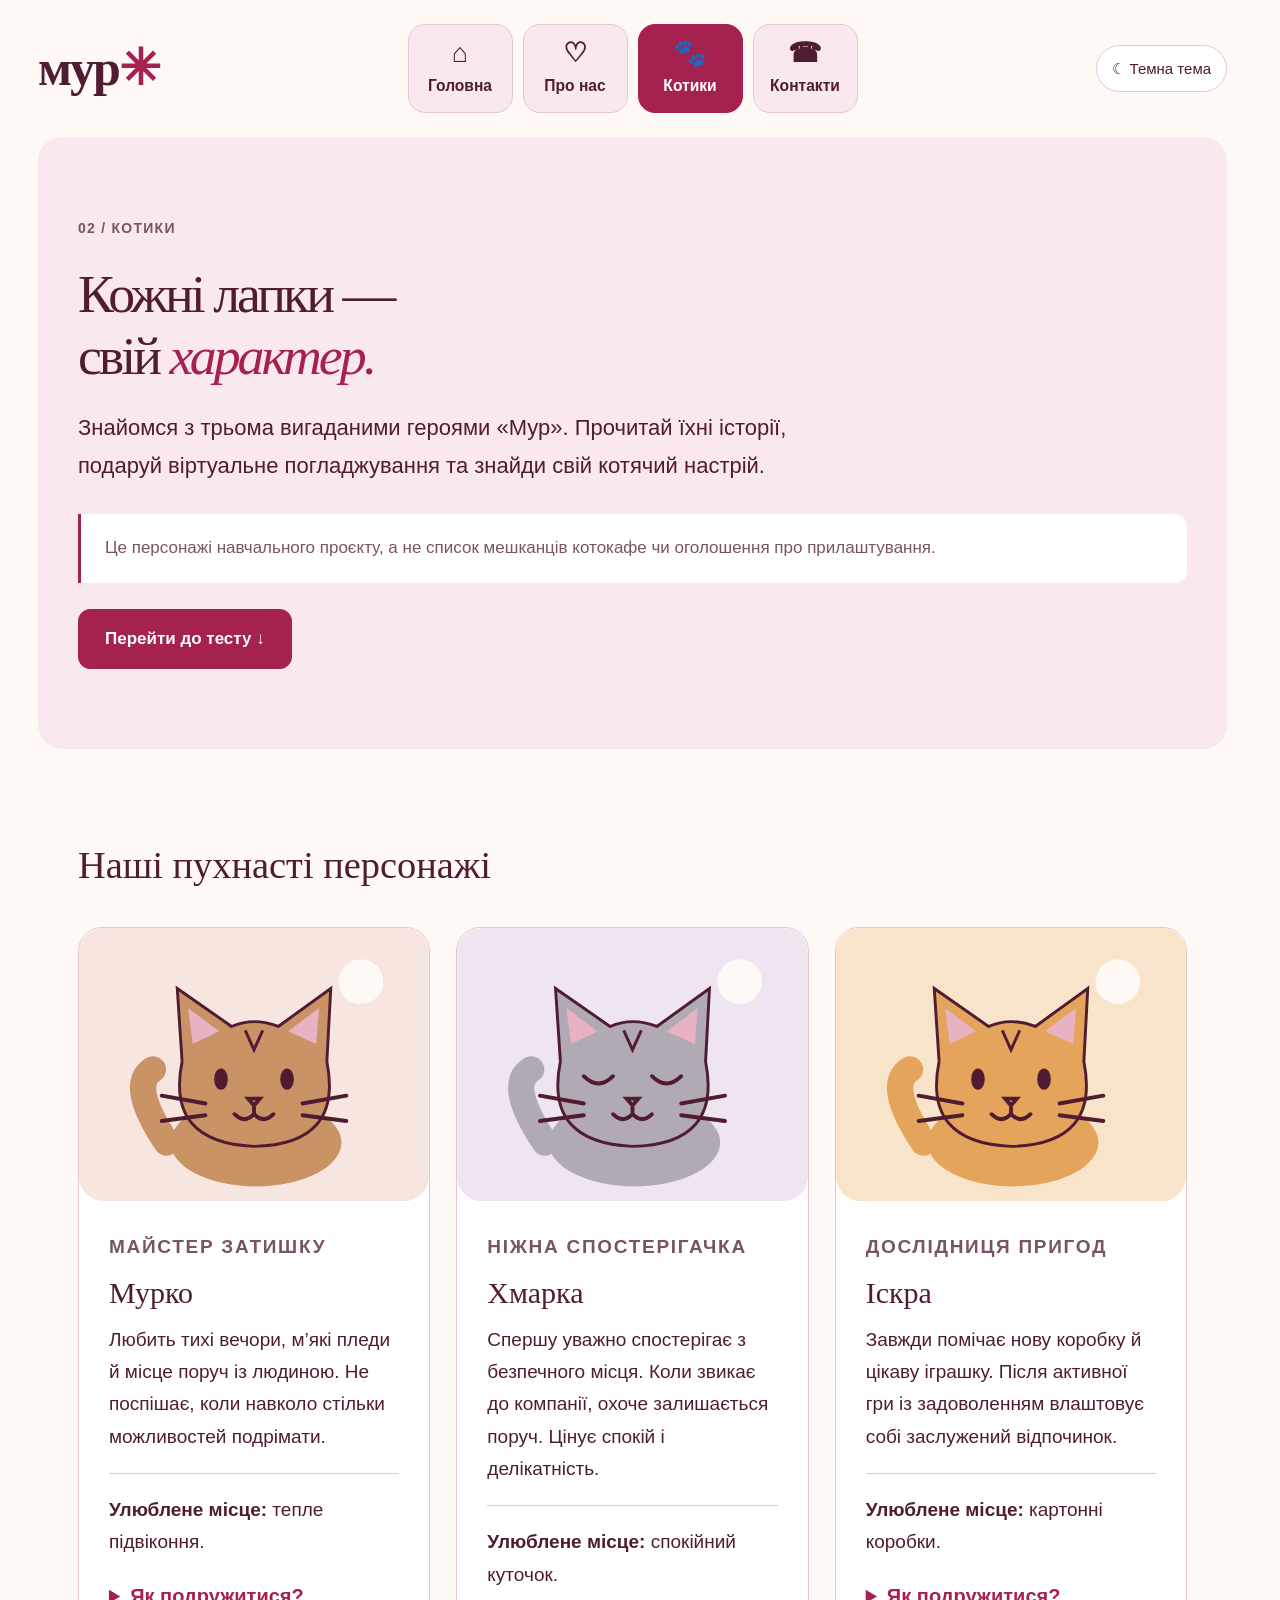
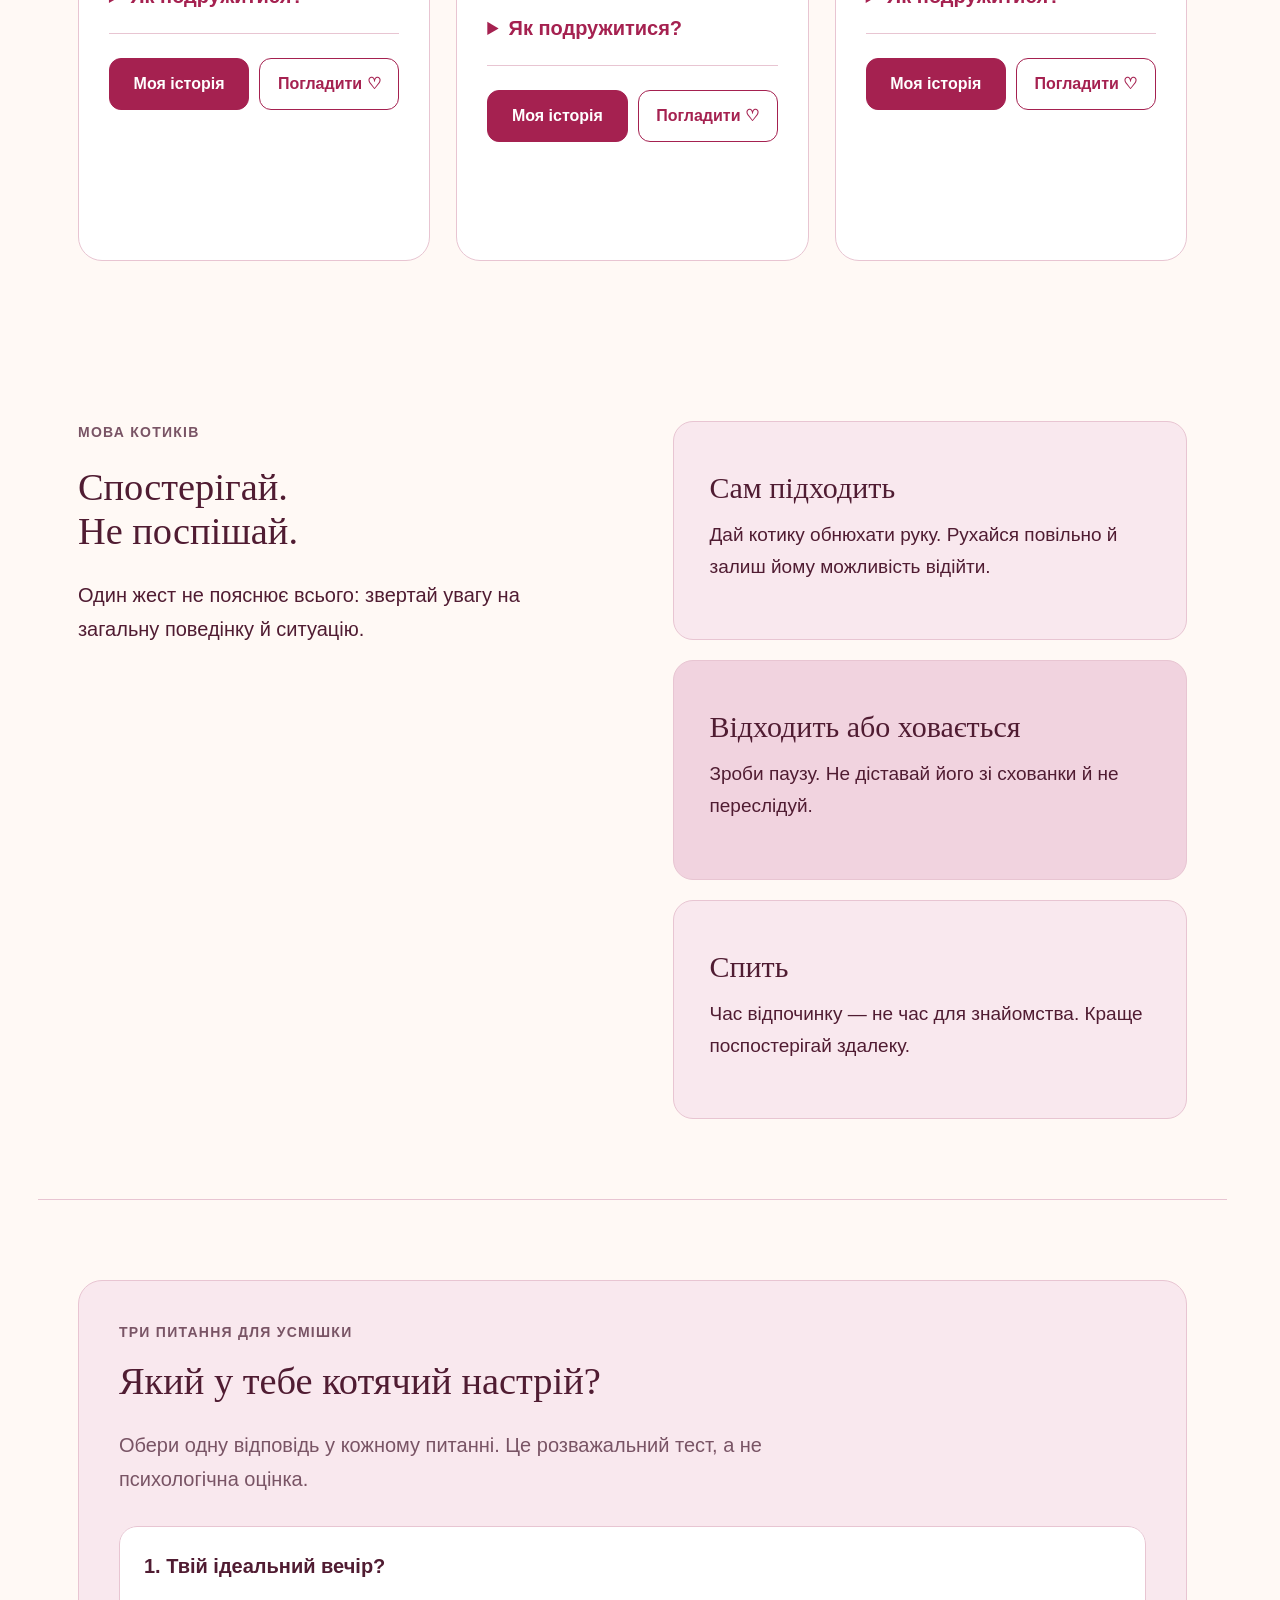
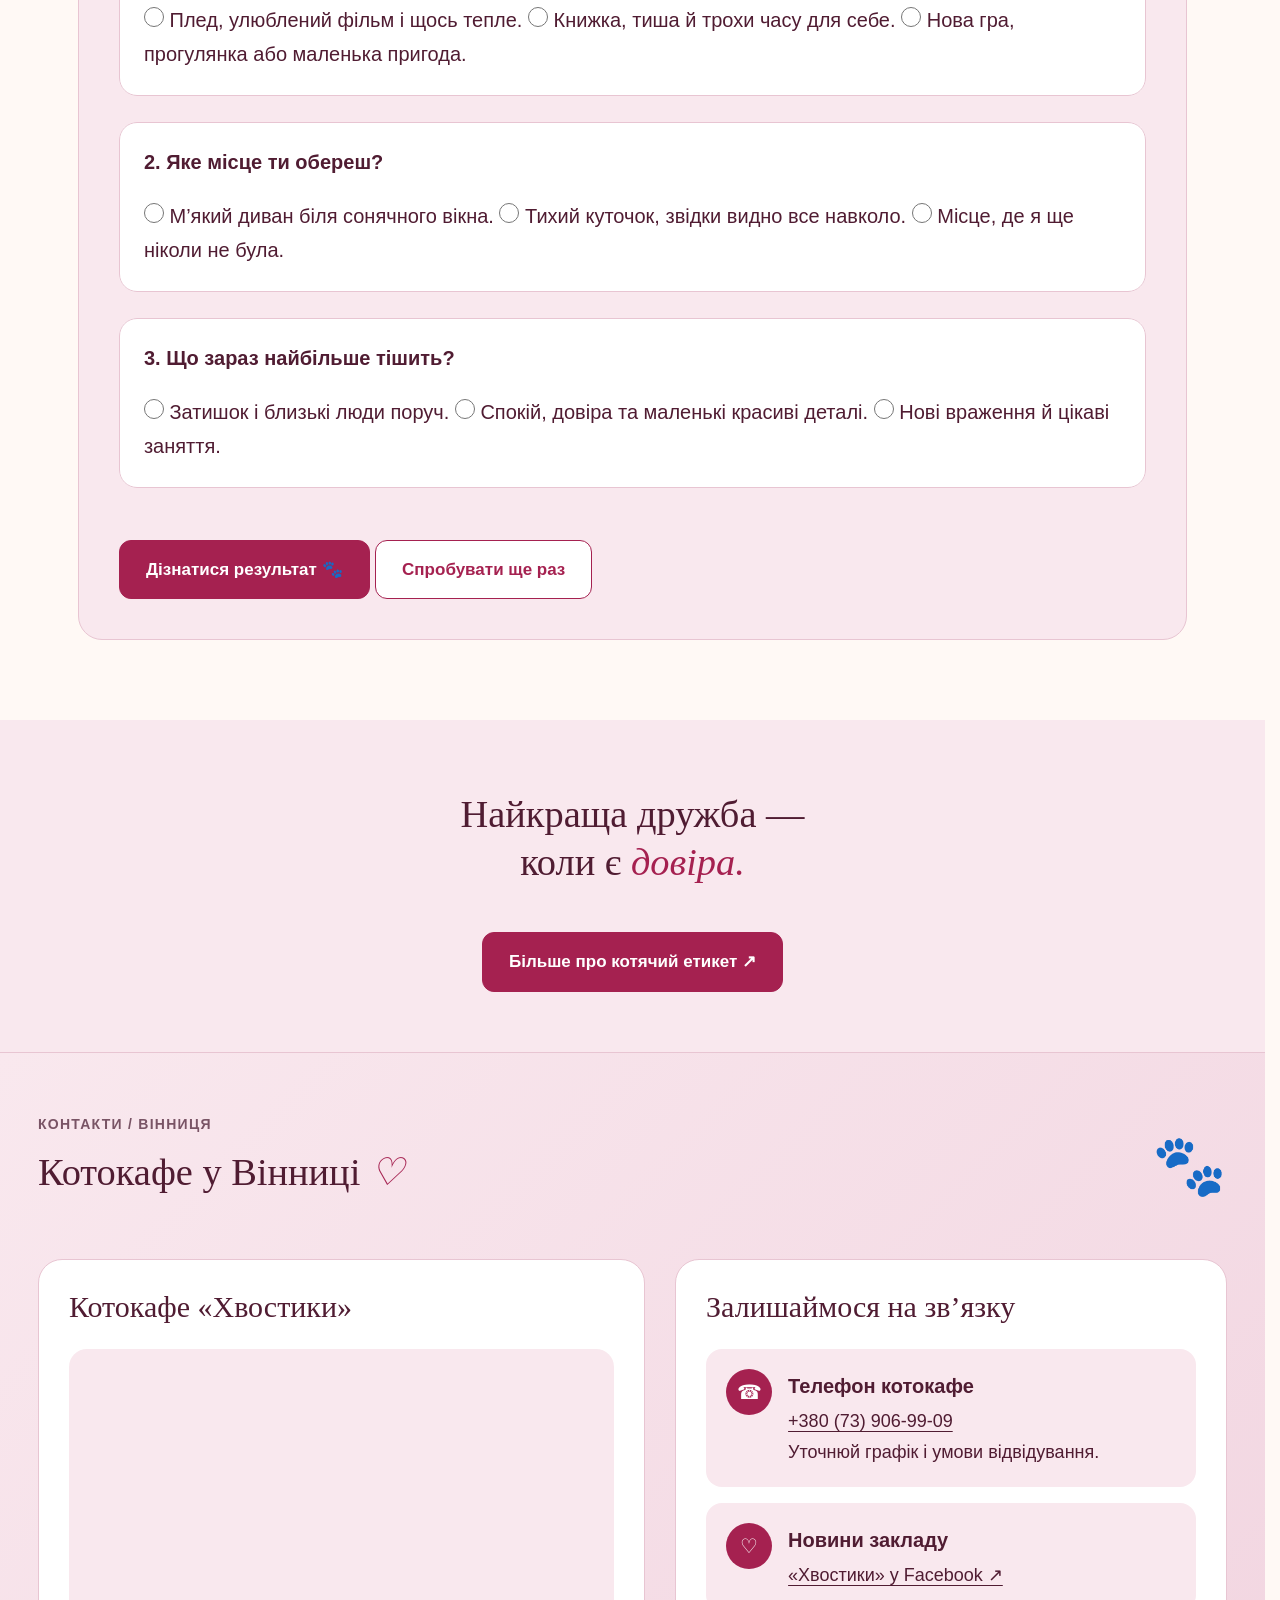
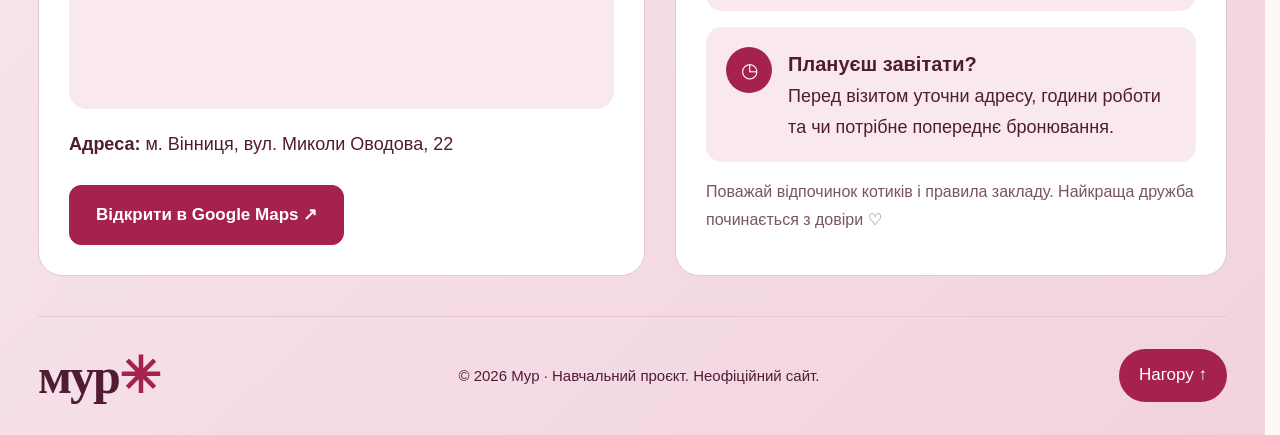
==== cats/index.html @ e05c8648 "deleted mur" ====
<!DOCTYPE html>
<html lang="uk">
	<head>
		<meta charset="UTF-8">
			<meta name="viewport" content="width=device-width, initial-scale=1.0">
				<meta name="description" content="Познайомся з персонажами Мур, прочитай їхні історії та дізнайся свій котячий настрій.">
					<title>Котики — Мур</title>
					<link rel="stylesheet" href="../style.css">
						<script src="../script.js" defer=""></script>
					</head>

	<body id="top">
		<a class="skip-link" href="#main">Перейти до вмісту</a>

		<header class="header">
			<a class="logo" href="../index.html" aria-label="Мур — головна">
				мур<span>✳</span>
			</a>

			<nav class="menu" aria-label="Головне меню">
				<a class="menu-link" href="../index.html">
					<span class="menu-icon" aria-hidden="true">⌂</span>
					<span>Головна</span>
				</a>
				<a class="menu-link" href="../about/index.html">
					<span class="menu-icon" aria-hidden="true">♡</span>
					<span>Про нас</span>
				</a>
				<a class="menu-link" href="index.html" aria-current="page">
					<span class="menu-icon" aria-hidden="true">🐾</span>
					<span>Котики</span>
				</a>
				<a class="menu-link" href="../contacts/index.html">
					<span class="menu-icon" aria-hidden="true">☎</span>
					<span>Контакти</span>
				</a>
			</nav>

			<div class="header-actions">
				<button class="theme-toggle" type="button"
				  data-theme-toggle="" aria-pressed="false">
					☾ Темна тема
				</button>
			</div>
		</header>

		<main id="main">
			<section class="page-intro section">
				<p class="eyebrow">02 / КОТИКИ</p>
				<h1>
					Кожні лапки —<br>
						свій <em>характер.</em>
				</h1>
				<p class="intro">
					Знайомся з трьома вигаданими героями «Мур».
					Прочитай їхні історії, подаруй віртуальне погладжування
					та знайди свій котячий настрій.
				</p>
				<p class="notice">
					Це персонажі навчального проєкту, а не список мешканців
					котокафе чи оголошення про прилаштування.
				</p>
				<a class="button" href="#quiz">Перейти до тесту ↓</a>
			</section>

			<section class="section profile-section">
				<h2>Наші пухнасті персонажі</h2>

				<div class="cards">
					<article class="profile">
						<img src="images/murko.svg" alt="Ілюстрація котика Мурка">
							<div class="profile-copy">
								<p class="eyebrow">МАЙСТЕР ЗАТИШКУ</p>
								<h3>Мурко</h3>
								<p>
									Любить тихі вечори, м’які пледи й місце поруч
									із людиною. Не поспішає, коли навколо
									стільки можливостей подрімати.
								</p>
								<p class="fact">
									<strong>Улюблене місце:</strong> тепле підвіконня.
								</p>
								<details>
									<summary>Як подружитися?</summary>
									<p>
										Сядь поруч і дозволь йому самому скоротити відстань.
									</p>
								</details>

								<div class="profile-actions">
									<button class="button" type="button" data-story="murko">
										Моя історія
									</button>
									<button class="button button-secondary"
									  type="button" data-pet="murko"
									  aria-label="Віртуально погладити Мурка">
										Погладити ♡
									</button>
								</div>
								<p class="pet-message" role="status" aria-live="polite"></p>
							</div>
						</article>

					<article class="profile">
						<img src="images/hmarka.svg" alt="Ілюстрація котика Хмарки">
							<div class="profile-copy">
								<p class="eyebrow">НІЖНА СПОСТЕРІГАЧКА</p>
								<h3>Хмарка</h3>
								<p>
									Спершу уважно спостерігає з безпечного місця.
									Коли звикає до компанії, охоче залишається поруч.
									Цінує спокій і делікатність.
								</p>
								<p class="fact">
									<strong>Улюблене місце:</strong> спокійний куточок.
								</p>
								<details>
									<summary>Як подружитися?</summary>
									<p>
										Говори тихо та не намагайся одразу взяти її на руки.
									</p>
								</details>

								<div class="profile-actions">
									<button class="button" type="button" data-story="hmarka">
										Моя історія
									</button>
									<button class="button button-secondary"
									  type="button" data-pet="hmarka"
									  aria-label="Віртуально погладити Хмарку">
										Погладити ♡
									</button>
								</div>
								<p class="pet-message" role="status" aria-live="polite"></p>
							</div>
						</article>

					<article class="profile">
						<img src="images/iskra.svg" alt="Ілюстрація котика Іскри">
							<div class="profile-copy">
								<p class="eyebrow">ДОСЛІДНИЦЯ ПРИГОД</p>
								<h3>Іскра</h3>
								<p>
									Завжди помічає нову коробку й цікаву іграшку.
									Після активної гри із задоволенням
									влаштовує собі заслужений відпочинок.
								</p>
								<p class="fact">
									<strong>Улюблене місце:</strong> картонні коробки.
								</p>
								<details>
									<summary>Як подружитися?</summary>
									<p>
										Запропонуй гру з іграшкою та роби перерви.
									</p>
								</details>

								<div class="profile-actions">
									<button class="button" type="button" data-story="iskra">
										Моя історія
									</button>
									<button class="button button-secondary"
									  type="button" data-pet="iskra"
									  aria-label="Віртуально погладити Іскру">
										Погладити ♡
									</button>
								</div>
								<p class="pet-message" role="status" aria-live="polite"></p>
							</div>
						</article>
				</div>
			</section>

			<section class="section split">
				<div>
					<p class="eyebrow">МОВА КОТИКІВ</p>
					<h2>
						Спостерігай.<br>Не поспішай.</h2>
					<p>
						Один жест не пояснює всього: звертай увагу
						на загальну поведінку й ситуацію.
					</p>
				</div>

				<div class="stack">
					<article class="info-card">
						<h3>Сам підходить</h3>
						<p>
							Дай котику обнюхати руку. Рухайся повільно
							й залиш йому можливість відійти.
						</p>
					</article>
					<article class="info-card">
						<h3>Відходить або ховається</h3>
						<p>
							Зроби паузу. Не діставай його зі схованки
							й не переслідуй.
						</p>
					</article>
					<article class="info-card">
						<h3>Спить</h3>
						<p>
							Час відпочинку — не час для знайомства.
							Краще поспостерігай здалеку.
						</p>
					</article>
				</div>
			</section>

			<section class="section" id="quiz" aria-labelledby="quiz-title">
				<div class="quiz-panel">
					<p class="eyebrow">ТРИ ПИТАННЯ ДЛЯ УСМІШКИ</p>
					<h2 id="quiz-title">Який у тебе котячий настрій?</h2>
					<p class="quiz-description">
						Обери одну відповідь у кожному питанні.
						Це розважальний тест, а не психологічна оцінка.
					</p>

					<form class="quiz-form" id="cat-quiz">
						<fieldset>
							<legend>1. Твій ідеальний вечір?</legend>

							<label class="quiz-option">
								<input type="radio" name="evening" value="murko" required="">
									<span>Плед, улюблений фільм і щось тепле.</span>
								</label>
							<label class="quiz-option">
								<input type="radio" name="evening" value="hmarka">
									<span>Книжка, тиша й трохи часу для себе.</span>
								</label>
							<label class="quiz-option">
								<input type="radio" name="evening" value="iskra">
									<span>Нова гра, прогулянка або маленька пригода.</span>
								</label>
						</fieldset>

						<fieldset>
							<legend>2. Яке місце ти обереш?</legend>

							<label class="quiz-option">
								<input type="radio" name="place" value="murko" required="">
									<span>М’який диван біля сонячного вікна.</span>
								</label>
							<label class="quiz-option">
								<input type="radio" name="place" value="hmarka">
									<span>Тихий куточок, звідки видно все навколо.</span>
								</label>
							<label class="quiz-option">
								<input type="radio" name="place" value="iskra">
									<span>Місце, де я ще ніколи не була.</span>
								</label>
						</fieldset>

						<fieldset>
							<legend>3. Що зараз найбільше тішить?</legend>

							<label class="quiz-option">
								<input type="radio" name="mood" value="murko" required="">
									<span>Затишок і близькі люди поруч.</span>
								</label>
							<label class="quiz-option">
								<input type="radio" name="mood" value="hmarka">
									<span>Спокій, довіра та маленькі красиві деталі.</span>
								</label>
							<label class="quiz-option">
								<input type="radio" name="mood" value="iskra">
									<span>Нові враження й цікаві заняття.</span>
								</label>
						</fieldset>

						<button class="button" type="submit">
							Дізнатися результат 🐾
						</button>
						<button class="button button-secondary" type="reset">
							Спробувати ще раз
						</button>
					</form>

					<div class="quiz-result" id="quiz-result"
					  tabindex="-1" aria-live="polite" hidden=""></div>

					<noscript>
						<p class="notice">
							Для тесту, історій і віртуальних погладжувань
							увімкни JavaScript у браузері.
						</p>
					</noscript>
				</div>
			</section>

			<aside class="closing">
				<p>
					Найкраща дружба —<br>
						коли є <em>довіра.</em>
				</p>
				<a class="button" href="../about/index.html">
					Більше про котячий етикет ↗
				</a>
			</aside>
		</main>

		<dialog class="story-dialog" id="story-dialog"
		  aria-labelledby="story-title" aria-describedby="story-text">
			<button class="dialog-close" type="button" data-dialog-close="">
				Закрити ×
			</button>
			<p class="eyebrow">ВИГАДАНА ІСТОРІЯ ПЕРСОНАЖА</p>
			<img class="dialog-art" id="story-image" alt="" hidden="">
				<h2 id="story-title">Історія котика</h2>
				<p id="story-text"></p>
			</dialog>

		<footer class="contact-footer" id="contacts">
			<div class="footer-heading">
				<div>
					<p class="eyebrow">КОНТАКТИ / ВІННИЦЯ</p>
					<h2>
						Котокафе у Вінниці <em>♡</em>
					</h2>
				</div>
				<span class="floating-paw" aria-hidden="true">🐾</span>
			</div>

			<div class="footer-grid">
				<section class="map-card" aria-labelledby="map-title">
					<h3 id="map-title">Котокафе «Хвостики»</h3>
					<iframe class="location-map"
					  title="Мапа котокафе Хвостики у Вінниці"
					  src="https://maps.google.com/maps?q=Хвостики,+Миколи+Оводова+22,+Вінниця&amp;z=16&amp;output=embed"
					  loading="lazy" allowfullscreen=""
					  referrerpolicy="no-referrer-when-downgrade"></iframe>
					<p class="map-address">
						<strong>Адреса:</strong> м. Вінниця, вул. Миколи Оводова, 22
					</p>
					<a class="button"
					  href="https://www.google.com/maps/search/?api=1&amp;query=Хвостики+Миколи+Оводова+22+Вінниця"
					  target="_blank" rel="noopener noreferrer">
						Відкрити в Google Maps ↗
					</a>
				</section>

				<section class="contact-details" aria-labelledby="contact-title">
					<h3 id="contact-title">Залишаймося на зв’язку</h3>

					<div class="contact-item">
						<span class="contact-icon" aria-hidden="true">☎</span>
						<div>
							<h4>Телефон котокафе</h4>
							<a href="tel:+380739069909">+380 (73) 906-99-09</a>
							<p>Уточнюй графік і умови відвідування.</p>
						</div>
					</div>

					<div class="contact-item">
						<span class="contact-icon" aria-hidden="true">♡</span>
						<div>
							<h4>Новини закладу</h4>
							<a href="https://www.facebook.com/catcafe.vn/"
							  target="_blank" rel="noopener noreferrer">
								«Хвостики» у Facebook ↗
							</a>
						</div>
					</div>

					<div class="contact-item">
						<span class="contact-icon" aria-hidden="true">◷</span>
						<div>
							<h4>Плануєш завітати?</h4>
							<p>
								Перед візитом уточни адресу, години роботи
								та чи потрібне попереднє бронювання.
							</p>
						</div>
					</div>

					<p class="footer-invitation">
						Поважай відпочинок котиків і правила закладу.
						Найкраща дружба починається з довіри ♡
					</p>
				</section>
			</div>

			<div class="footer-bottom">
				<a class="logo" href="../index.html">
					мур<span>✳</span>
				</a>
				<p>© 2026 Мур · Навчальний проєкт. Неофіційний сайт.</p>
				<a class="footer-top" href="#top">Нагору ↑</a>
			</div>
		</footer>
		<audio id="purr-audio" preload="none">
			<source src="audio/purr.mp3" type="audio/mpeg">
			</audio>
	</body>
</html>
---- style.css ----
/* Усі стилі сайту містяться лише в цьому файлі. */

:root {
  color-scheme: light;
  --paper: #fff9f5;
  --surface: #ffffff;
  --pink: #f9e8ee;
  --pink-deep: #f1d3df;
  --ink: #501c32;
  --muted: #795465;
  --accent: #a52150;
  --button-text: #ffffff;
  --line: #e8c5d2;
  --glow: rgba(165, 33, 80, 0.24);
}

html[data-theme="dark"] {
  color-scheme: dark;
  --paper: #21151e;
  --surface: #30202b;
  --pink: #3c2635;
  --pink-deep: #493043;
  --ink: #fff0f5;
  --muted: #dfb9cc;
  --accent: #ff9dc2;
  --button-text: #351124;
  --line: #684254;
  --glow: rgba(255, 157, 194, 0.22);
}

* {
  box-sizing: border-box;
  margin: 0;
  padding: 0;
}

html {
  font-size: 20px;
  scroll-behavior: smooth;
  scroll-padding-top: 24px;
  scrollbar-gutter: stable;
}

body {
  min-width: 0;
  background: var(--paper);
  color: var(--ink);
  font-family: Arial, sans-serif;
  line-height: 1.7;
  overflow-wrap: break-word;
}

body.modal-open {
  overflow: hidden;
}

a {
  color: inherit;
  text-decoration: none;
}

button,
input {
  font: inherit;
}

button {
  cursor: pointer;
}

img {
  display: block;
  max-width: 100%;
}

button,
a,
summary,
input {
  -webkit-tap-highlight-color: transparent;
}

:focus-visible {
  outline: 3px solid var(--accent);
  outline-offset: 5px;
}

[hidden] {
  display: none !important;
}

h1,
h2,
h3 {
  font-family: Georgia, serif;
  font-weight: normal;
  line-height: 1.16;
  text-wrap: balance;
}

h1 {
  margin: 1.1rem 0;
  font-size: clamp(2.4rem, 4.2vw, 4.2rem);
  letter-spacing: -0.055em;
}

h2 {
  margin: 0.7rem 0 1.2rem;
  font-size: clamp(1.9rem, 3vw, 2.7rem);
}

h3 {
  margin: 0.65rem 0;
  font-size: 1.5rem;
}

h4 {
  font-size: 1rem;
}

em {
  color: var(--accent);
}

.header,
.hero,
.section,
.about,
.cats,
.footer-heading,
.footer-grid,
.footer-bottom {
  width: 94%;
  max-width: 2400px;
  margin-inline: auto;
}

.skip-link {
  position: fixed;
  top: -120px;
  left: 20px;
  z-index: 100;
  padding: 12px 20px;
  border-radius: 12px;
  background: var(--surface);
}

.skip-link:focus {
  top: 15px;
}

/* Шапка */

.header {
  display: grid;
  grid-template-columns: minmax(0, 1fr) auto minmax(0, 1fr);
  align-items: center;
  gap: 20px;
  padding-block: 24px;
}

.header > * {
  min-width: 0;
}

.logo {
  width: fit-content;
  font: bold 2.5rem Georgia, serif;
  letter-spacing: -0.1rem;
}

.logo span {
  color: var(--accent);
}

.menu {
  display: flex;
  justify-content: center;
  gap: 10px;
}

.menu-link {
  display: flex;
  flex-direction: column;
  align-items: center;
  justify-content: center;
  gap: 4px;
  min-width: 105px;
  padding: 12px 16px;
  border: 1px solid var(--line);
  border-radius: 17px;
  background: var(--pink);
  font-size: 0.78rem;
  font-weight: bold;
}

.menu-icon {
  font-size: 1.35rem;
  line-height: 1.2;
}

.menu-link[aria-current="page"] {
  border-color: var(--accent);
  background: var(--accent);
  color: var(--button-text);
}

.header-actions {
  justify-self: end;
}

.theme-toggle {
  padding: 10px 15px;
  border: 1px solid var(--line);
  border-radius: 30px;
  background: var(--surface);
  color: var(--ink);
  font-size: 0.75rem;
}

/* Головний екран */

.hero {
  display: grid;
  grid-template-columns: minmax(0, 1fr) minmax(0, 1fr);
  overflow: hidden;
  border: 1px solid var(--line);
  border-radius: 24px;
  background: var(--pink);
}

.hero-text {
  display: flex;
  flex-direction: column;
  align-items: flex-start;
  justify-content: center;
  min-width: 0;
  padding: 3rem;
}

.eyebrow,
.tag {
  color: var(--muted);
  font-size: 0.7rem;
  font-weight: bold;
  letter-spacing: 0.09em;
}

.intro {
  max-width: 34em;
  font-size: 1.1rem;
}

.hero-note {
  margin-top: 2rem;
  color: var(--muted);
  font-size: 0.8rem;
}

.hero-photo {
  position: relative;
  min-width: 0;
  min-height: 32rem;
  overflow: hidden;
  background: var(--pink-deep);
}

.hero-photo img {
  position: absolute;
  inset: 0;
  width: 100%;
  height: 100%;
  object-fit: cover;
  transition: transform 0.6s ease;
}

.hero-photo figcaption {
  position: absolute;
  bottom: 25px;
  left: 25px;
  max-width: calc(100% - 50px);
  padding: 12px 18px;
  border-radius: 8px;
  background: var(--paper);
  font: italic 0.9rem Georgia, serif;
  transform: rotate(-3deg);
}

.button {
  display: inline-flex;
  align-items: center;
  justify-content: center;
  gap: 12px;
  margin-top: 1.3rem;
  padding: 0.8rem 1.3rem;
  border: 1px solid var(--accent);
  border-radius: 12px;
  background: var(--accent);
  color: var(--button-text);
  font-size: 0.85rem;
  font-weight: bold;
  line-height: 1.5;
  text-align: center;
}

.button-secondary {
  background: var(--surface);
  color: var(--accent);
}

.text-link,
.back-link {
  display: inline-block;
  margin-block: 0.5rem;
  color: var(--accent);
  text-decoration: underline;
  text-underline-offset: 5px;
}

.ribbon {
  display: flex;
  flex-wrap: wrap;
  align-items: center;
  justify-content: center;
  gap: 2rem;
  margin-top: 24px;
  padding: 22px;
  background: var(--accent);
  color: var(--button-text);
  font-size: 0.7rem;
  letter-spacing: 0.08em;
}

/* Основні блоки */

.section,
.about,
.cats {
  padding: 4rem 2rem;
}

.about,
.split {
  display: grid;
  grid-template-columns: minmax(0, 1fr) minmax(0, 1fr);
  gap: 4rem;
  border-bottom: 1px solid var(--line);
}

.about-text p,
.split p {
  margin-bottom: 1rem;
}

.signature {
  color: var(--accent);
  font: italic 1.3rem Georgia, serif;
}

.section-heading {
  display: flex;
  align-items: end;
  justify-content: space-between;
  gap: 1rem;
}

.section-note {
  color: var(--muted);
  font-size: 0.8rem;
}

.cards {
  display: grid;
  grid-template-columns: repeat(3, minmax(0, 1fr));
  gap: 1.3rem;
  margin-top: 2rem;
}

.card,
.info-card {
  min-width: 0;
  padding: 1.8rem;
  border: 1px solid var(--line);
  border-radius: 20px;
  background: var(--pink);
}

.card {
  border-radius: 85px 85px 18px 18px;
}

.card:nth-child(2),
.info-card:nth-child(2) {
  background: var(--pink-deep);
}

.cat-icon {
  padding: 0.5rem 0 1rem;
  font-size: 2.8rem;
  text-align: center;
}

.card p,
.info-card p {
  font-size: 0.95rem;
}

.number {
  color: var(--accent);
  font: italic 2rem Georgia, serif;
}

.closing {
  padding: 3rem 1rem;
  background: var(--pink);
  text-align: center;
}

.closing p {
  margin: 0.5rem 0 1rem;
  font: normal clamp(1.9rem, 3vw, 2.7rem)/1.25 Georgia, serif;
}

.closing-heart {
  color: var(--accent);
  font-size: 2rem;
}

.page-intro {
  border-radius: 24px;
  background: var(--pink);
}

.notice {
  max-width: 70em;
  margin-top: 1.5rem;
  padding: 1rem 1.2rem;
  border-left: 3px solid var(--accent);
  border-radius: 0 12px 12px 0;
  background: var(--surface);
  color: var(--muted);
  font-size: 0.85rem;
}

.stack {
  display: grid;
  gap: 1rem;
}

.steps {
  padding-left: 1.4rem;
}

.steps li {
  padding: 0.3rem 0.5rem 1.2rem;
  border-radius: 12px;
}

.steps li::marker {
  color: var(--accent);
  font-weight: bold;
}

/* Питання та відповіді */

details {
  padding: 1rem 0;
  border-bottom: 1px solid var(--line);
}

summary {
  border-radius: 8px;
  color: var(--accent);
  font-weight: bold;
  cursor: pointer;
}

details p {
  max-width: 65em;
  margin-top: 1rem;
}

details[open] > p {
  animation: answer-in 0.3s ease-out;
}

/* Картки персонажів */

.profile {
  min-width: 0;
  overflow: hidden;
  border: 1px solid var(--line);
  border-radius: 24px;
  background: var(--surface);
}

.profile > img {
  width: 100%;
  aspect-ratio: 360 / 280;
  object-fit: cover;
}

.profile-copy {
  padding: 1.5rem;
}

.profile-copy p {
  font-size: 0.95rem;
}

.fact {
  margin-top: 1rem;
  padding-top: 1rem;
  border-top: 1px solid var(--line);
}

.profile-actions {
  display: flex;
  flex-wrap: wrap;
  gap: 10px;
  margin-top: 1.2rem;
}

.profile-actions .button {
  flex: 1 1 140px;
  margin-top: 0;
  padding: 0.65rem 0.8rem;
  font-size: 0.8rem;
}

.pet-message {
  min-height: 3.8em;
  margin-top: 0.8rem;
  color: var(--accent);
  font-size: 0.85rem;
}

/* Тест */

.quiz-panel {
  padding: 2rem;
  border: 1px solid var(--line);
  border-radius: 24px;
  background: var(--pink);
}

.quiz-description {
  max-width: 65ch;
  margin-bottom: 1.5rem;
  color: var(--muted);
}

.quiz-form fieldset {
  min-width: 0;
  margin-bottom: 1.3rem;
  padding: 1.2rem;
  border: 1px solid var(--line);
  border-radius: 18px;
  background: var(--surface);
}

.quiz-form legend {
  float: left;
  width: 100%;
  max-width: 100%;
  margin: 0 0 1rem;
  padding: 0;
  color: var(--ink);
  font-size: 1rem;
  font-weight: bold;
  line-height: 1.5;
  white-space: normal;
  overflow-wrap: anywhere;
}

.quiz-form fieldset::after {
  content: "";
  display: block;
  clear: both;
}

.quiz-option {
  clear: both;
  min-width: 0;
}

.quiz-option span {
  min-width: 0;
  overflow-wrap: anywhere;
}
}

.quiz-option {
  display: flex;
  align-items: flex-start;
  gap: 12px;
  margin-block: 8px;
  padding: 12px;
  border: 1px solid var(--line);
  border-radius: 12px;
  cursor: pointer;
}

.quiz-option:has(input:checked) {
  border-color: var(--accent);
  background: var(--pink);
}

.quiz-option input {
  flex-shrink: 0;
  width: 20px;
  height: 20px;
  margin-top: 6px;
  accent-color: var(--accent);
}

.quiz-result {
  margin-top: 1.5rem;
  padding: 1.5rem;
  border: 2px solid var(--accent);
  border-radius: 18px;
  background: var(--surface);
}

.quiz-result h3 {
  color: var(--accent);
}

/* Вікно історії */

.story-dialog {
  position: fixed;
  inset: 0;
  width: min(92%, 680px);
  max-height: 85dvh;
  margin: auto;
  padding: 2rem;
  overflow-y: auto;
  border: 1px solid var(--line);
  border-radius: 25px;
  background: var(--surface);
  color: var(--ink);
  box-shadow: 0 25px 80px rgba(0, 0, 0, 0.25);
}

.story-dialog[open] {
  animation: answer-in 0.25s ease-out;
}

.story-dialog::backdrop {
  background: rgba(24, 10, 20, 0.65);
  backdrop-filter: blur(5px);
}

.dialog-close {
  display: block;
  margin-left: auto;
  padding: 8px 14px;
  border: 1px solid var(--line);
  border-radius: 30px;
  background: var(--pink);
  color: var(--ink);
  font-size: 0.8rem;
}

.dialog-art {
  width: 200px;
  margin: 1rem auto;
  border-radius: 20px;
}

.story-dialog h2 {
  text-align: center;
}

.story-dialog .eyebrow {
  margin-top: 1rem;
  text-align: center;
}

/* Контакти та футер */

.contact-intro {
  display: grid;
  grid-template-columns: minmax(0, 2fr) minmax(0, 1fr);
  align-items: center;
  gap: 3rem;
}

.contact-art {
  justify-self: center;
  width: 70%;
  max-width: 350px;
}

.contact-footer {
  padding: 3rem 0 1.5rem;
  border-top: 1px solid var(--line);
  background: linear-gradient(135deg, var(--pink), var(--pink-deep));
}

.footer-heading {
  display: flex;
  align-items: center;
  justify-content: space-between;
  gap: 1rem;
  margin-bottom: 2rem;
}

.footer-grid {
  display: grid;
  grid-template-columns: minmax(0, 1.1fr) minmax(0, 1fr);
  gap: 1.5rem;
}

.map-card,
.contact-details {
  min-width: 0;
  padding: 1.5rem;
  border: 1px solid var(--line);
  border-radius: 24px;
  background: var(--surface);
}

.map-card h3,
.contact-details h3 {
  margin: 0 0 1.2rem;
}

.location-map {
  display: block;
  width: 100%;
  height: 18rem;
  border: 0;
  border-radius: 18px;
  background: var(--pink);
}

.map-address {
  margin-top: 1rem;
  font-size: 0.9rem;
}

.contact-item {
  display: flex;
  align-items: flex-start;
  gap: 0.8rem;
  margin-bottom: 0.8rem;
  padding: 1rem;
  border-radius: 16px;
  background: var(--pink);
}

.contact-item > div {
  min-width: 0;
}

.contact-icon {
  display: flex;
  flex-shrink: 0;
  align-items: center;
  justify-content: center;
  width: 2.3rem;
  height: 2.3rem;
  border-radius: 50%;
  background: var(--accent);
  color: var(--button-text);
}

.contact-item p,
.contact-item a {
  font-size: 0.9rem;
  overflow-wrap: anywhere;
}

.contact-item a {
  text-decoration: underline;
  text-underline-offset: 4px;
}

.contact-hint,
.footer-invitation {
  color: var(--muted);
  font-size: 0.8rem;
}

.footer-bottom {
  display: flex;
  flex-wrap: wrap;
  align-items: center;
  justify-content: space-between;
  gap: 1rem;
  margin-top: 2rem;
  padding-top: 1.5rem;
  border-top: 1px solid var(--line);
}

.footer-bottom p {
  font-size: 0.75rem;
}

.footer-top {
  padding: 0.6rem 1rem;
  border-radius: 30px;
  background: var(--accent);
  color: var(--button-text);
  font-size: 0.85rem;
}

/* Анімації та підсвічування */

.button,
.menu-link,
.theme-toggle,
.card,
.info-card,
.profile,
.contact-item,
.footer-top,
.map-card,
.contact-details,
.steps li,
.quiz-option,
.dialog-close {
  transition:
    transform 0.25s ease,
    box-shadow 0.25s ease,
    background-color 0.25s ease,
    border-color 0.25s ease;
}

.logo,
.text-link,
.back-link {
  transition: color 0.25s ease, text-shadow 0.25s ease;
}

@media (hover: hover) and (pointer: fine) {
  .button:hover,
  .menu-link:hover,
  .theme-toggle:hover,
  .footer-top:hover,
  .dialog-close:hover {
    transform: translateY(-3px);
    box-shadow: 0 0 25px var(--glow);
  }

  .card:hover,
  .info-card:hover,
  .profile:hover,
  .contact-item:hover {
    transform: translateY(-5px);
    box-shadow: 0 14px 30px var(--glow);
  }

  .map-card:hover,
  .contact-details:hover,
  .quiz-option:hover {
    box-shadow: 0 0 25px var(--glow);
  }

  .steps li:hover {
    transform: translateX(4px);
    background: var(--pink);
  }

  .hero-photo:hover img {
    transform: scale(1.035);
  }

  .logo:hover,
  .text-link:hover,
  .back-link:hover {
    color: var(--accent);
    text-shadow: 0 0 15px var(--glow);
  }

  summary:hover {
    background: var(--pink);
  }
}

.profile:focus-within,
.contact-item:focus-within,
.quiz-option:focus-within {
  box-shadow: 0 0 24px var(--glow);
}

.floating-paw {
  display: inline-block;
  font-size: 3rem;
  animation: paw-float 4s ease-in-out infinite;
}

.effect-particle {
  position: fixed;
  top: 0;
  left: 0;
  z-index: 1000;
  pointer-events: none;
  user-select: none;
  color: var(--accent);
  font-size: 25px;
  line-height: 1;
}

@keyframes paw-float {
  0%,
  100% {
    transform: translateY(0) rotate(-6deg);
  }
  50% {
    transform: translateY(-10px) rotate(6deg);
  }
}

@keyframes answer-in {
  from {
    opacity: 0;
    transform: translateY(8px);
  }
  to {
    opacity: 1;
    transform: translateY(0);
  }
}

/* Адаптація без зміни базового розміру шрифту */

@media (max-width: 1100px) {
  .header {
    grid-template-columns: 1fr auto;
  }

  .menu {
    grid-column: 1 / -1;
    grid-row: 2;
  }

  .hero-text {
    padding: 2rem;
  }

  .section,
  .about,
  .cats {
    padding: 3rem 1rem;
  }

  .about,
  .split {
    gap: 2rem;
  }

  .cards {
    grid-template-columns: repeat(2, minmax(0, 1fr));
  }

  .section-note {
    display: none;
  }
}

@media (max-width: 760px) {
  .hero,
  .about,
  .split,
  .footer-grid,
  .contact-intro {
    grid-template-columns: 1fr;
  }

  .hero-photo {
    min-height: 0;
    aspect-ratio: 1 / 1;
  }

  .hero-text {
    padding: 2rem 1.2rem;
  }

  .cards {
    grid-template-columns: 1fr;
  }

  .section,
  .about,
  .cats {
    padding: 2.5rem 0.7rem;
  }

  .page-intro {
    padding: 2rem 1.2rem;
  }

  .menu {
    display: grid;
    grid-template-columns: repeat(4, minmax(0, 1fr));
    width: 100%;
    gap: 7px;
  }

  .menu-link {
    min-width: 0;
    padding: 10px 4px;
    font-size: 0.65rem;
  }

  .ribbon {
    gap: 12px;
    padding: 18px 10px;
    font-size: 0.6rem;
  }

  .map-card,
  .contact-details,
  .quiz-panel {
    padding: 1rem;
  }

  .contact-art {
    max-width: 180px;
  }

  .footer-bottom {
    flex-direction: column;
    text-align: center;
  }

  .footer-heading {
    align-items: flex-start;
  }

  .footer-heading .floating-paw {
    font-size: 2rem;
  }

  .story-dialog {
    padding: 1.2rem;
  }

  .quiz-form fieldset {
    padding: 0.8rem;
  }

  .contact-item {
    padding: 0.7rem;
  }
}

@media (prefers-reduced-motion: reduce) {
  html {
    scroll-behavior: auto;
  }

  *,
  *::before,
  *::after {
    animation: none !important;
    transition: none !important;
  }

  .button:hover,
  .menu-link:hover,
  .theme-toggle:hover,
  .footer-top:hover,
  .dialog-close:hover,
  .card:hover,
  .info-card:hover,
  .profile:hover,
  .contact-item:hover,
  .steps li:hover,
  .hero-photo:hover img {
    transform: none;
  }
}
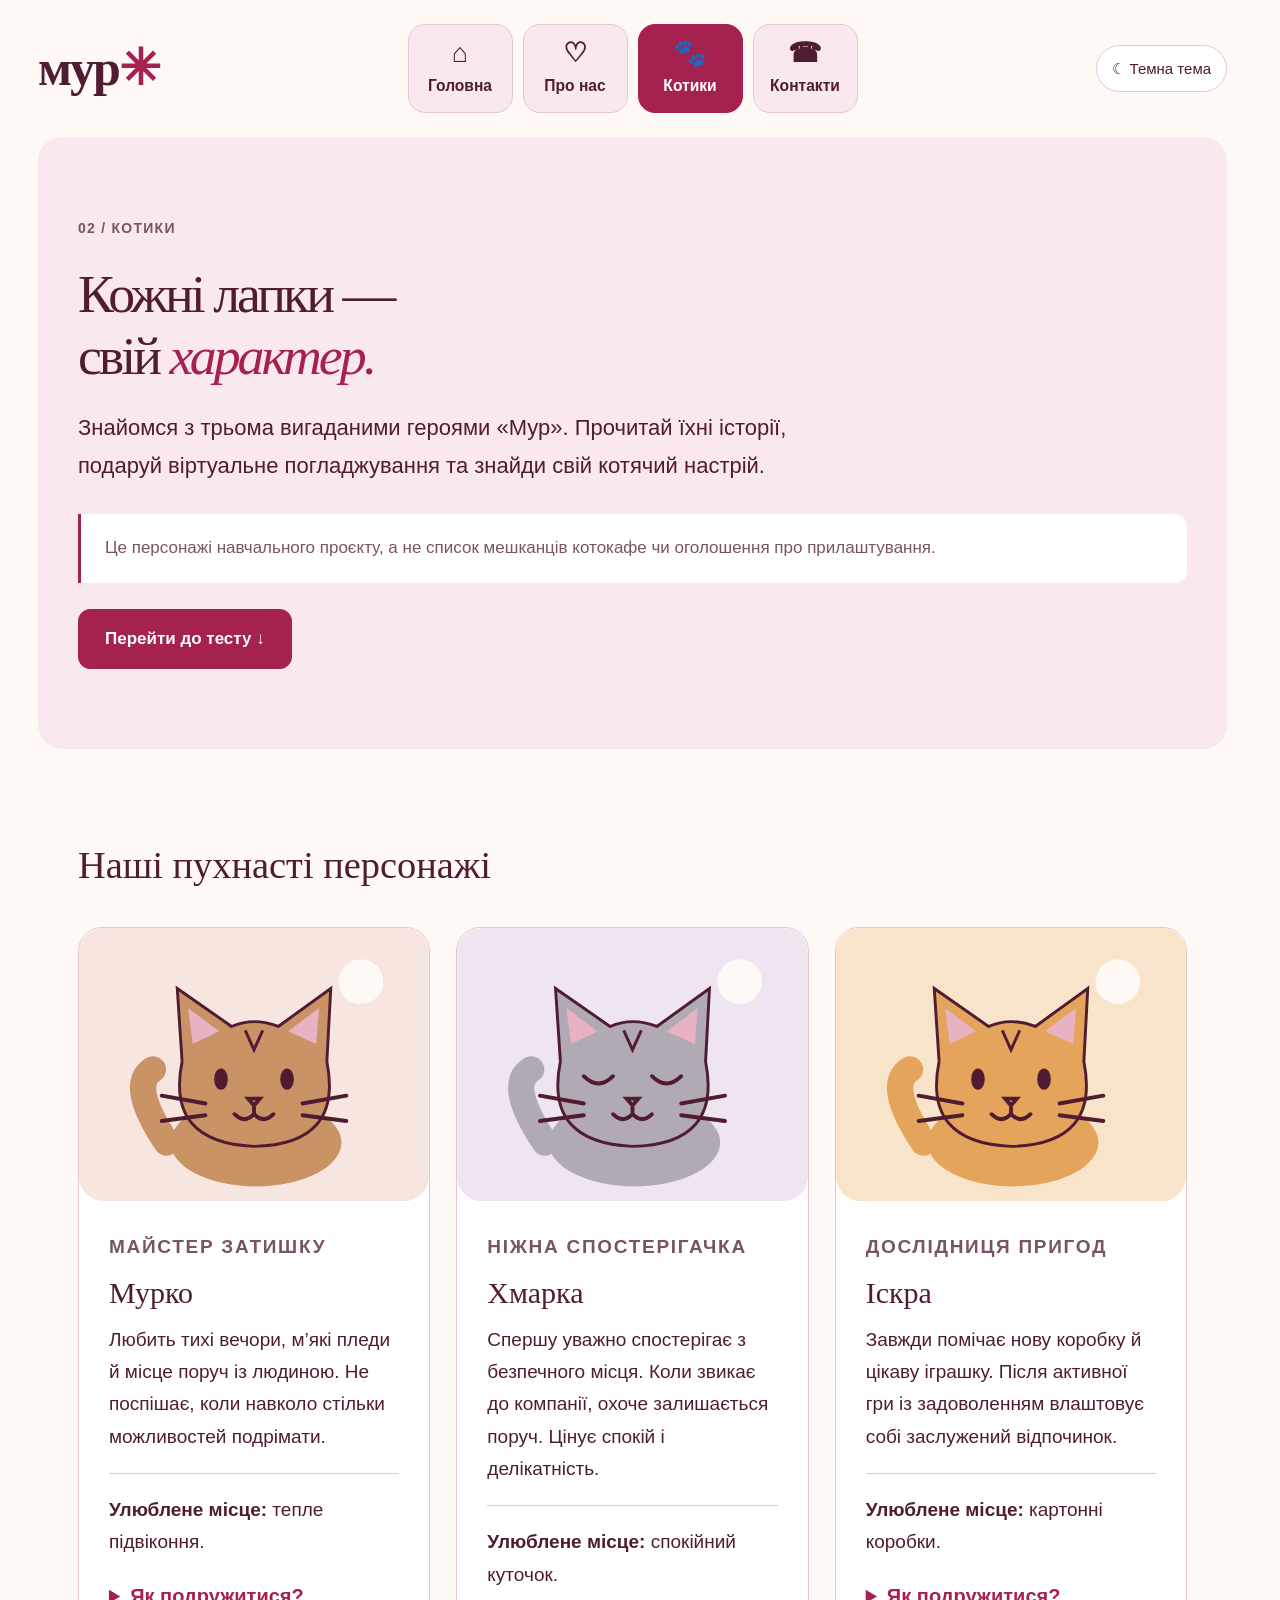
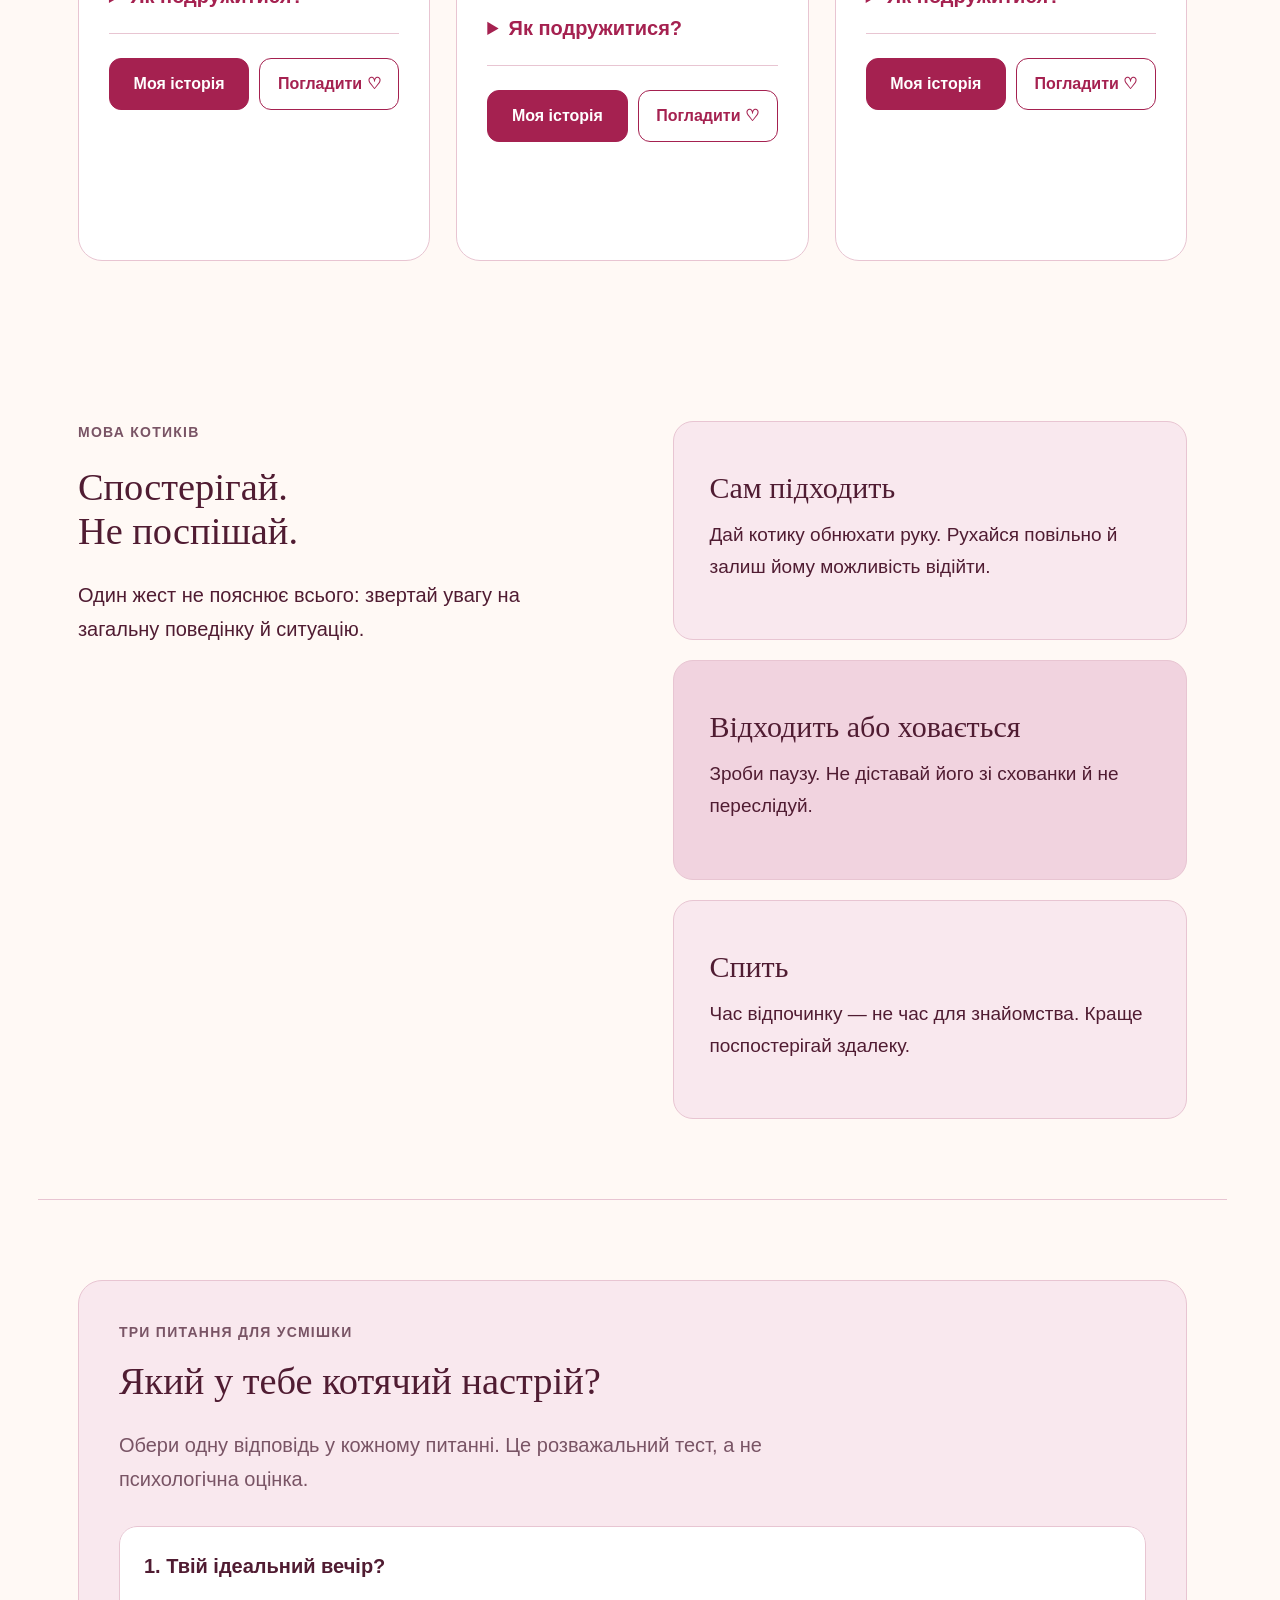
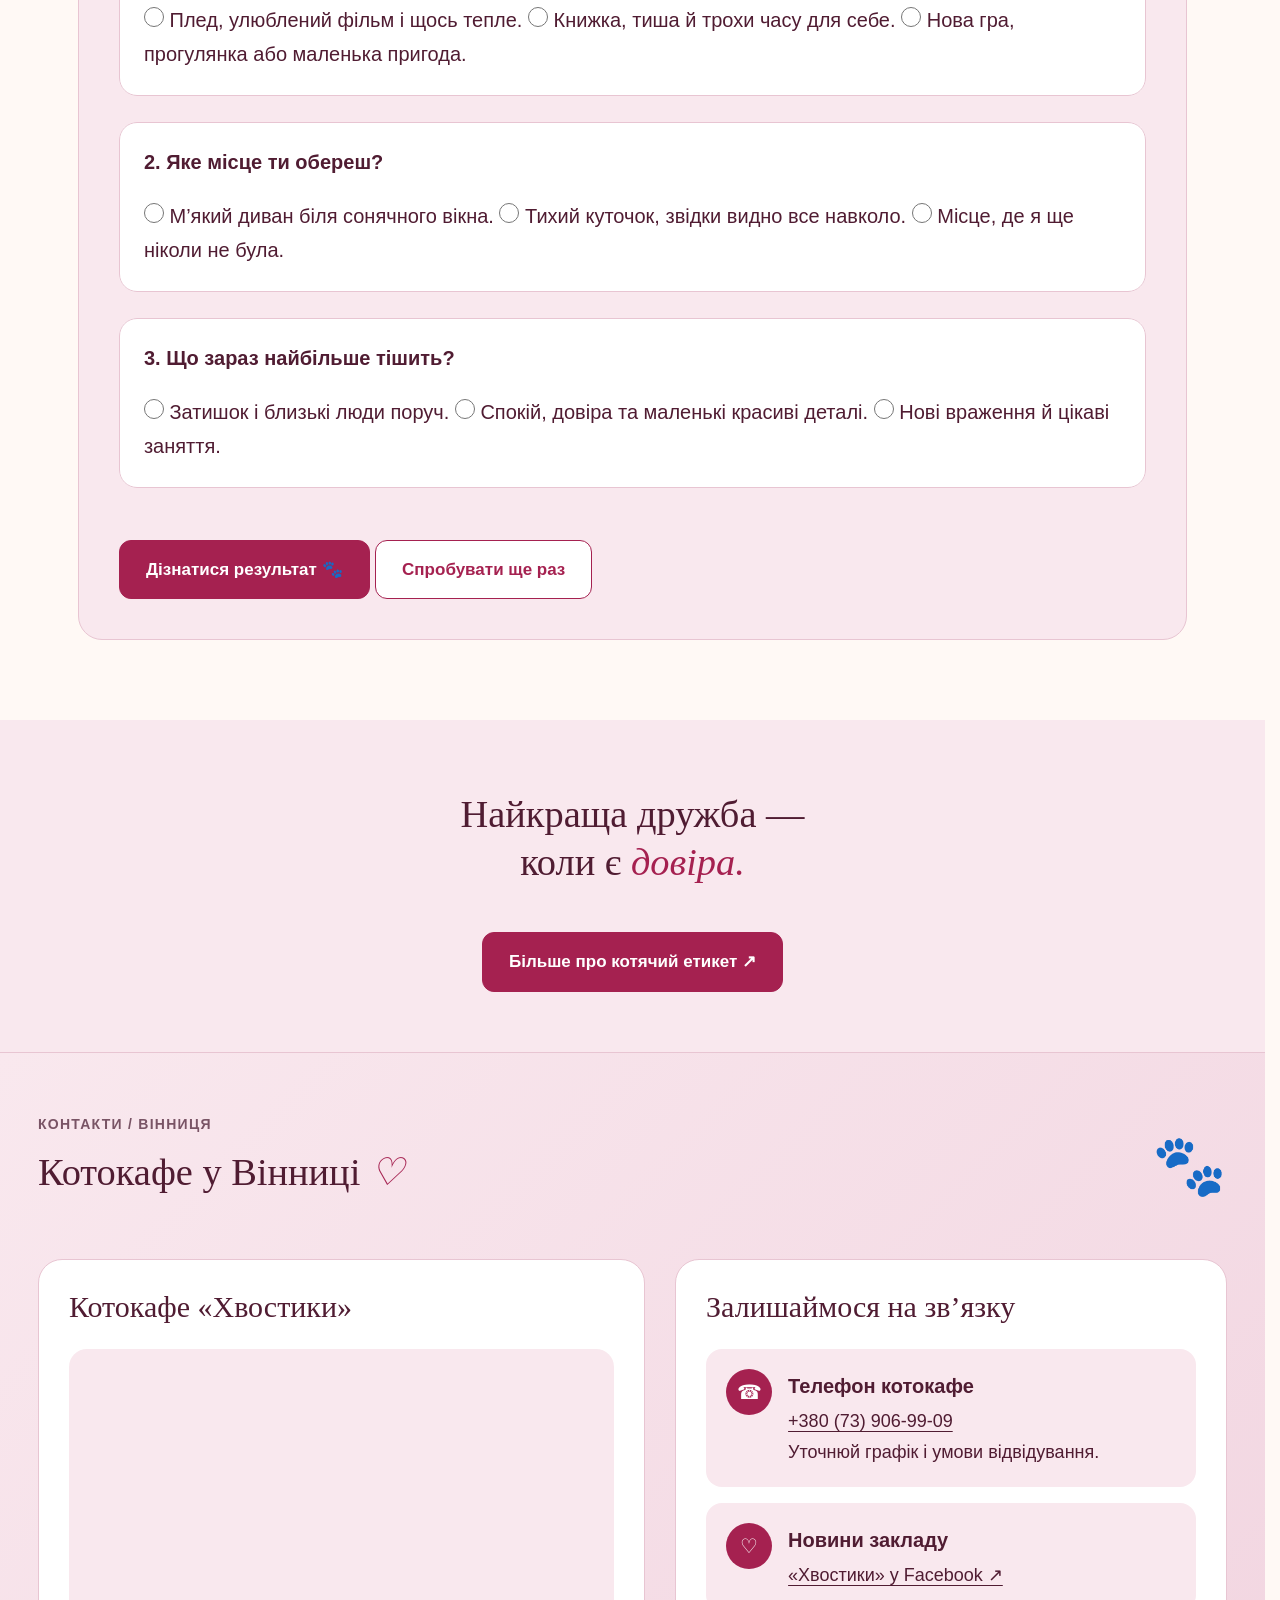
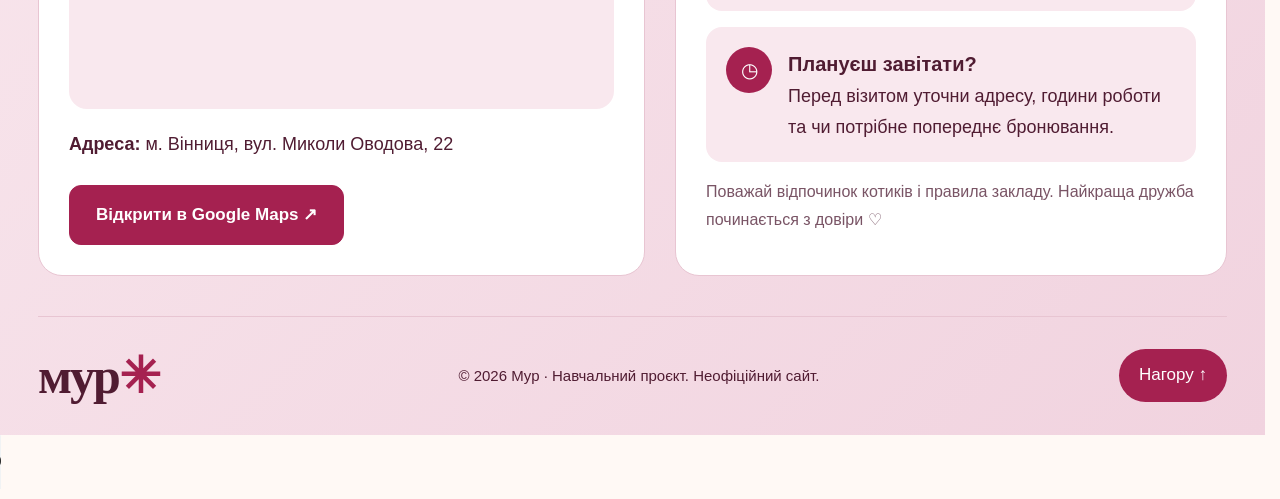
==== commit 6fa8505d: "finish" ====
--- a/cats/index.html
+++ b/cats/index.html
@@ -388,8 +388,11 @@
 				<a class="footer-top" href="#top">Нагору ↑</a>
 			</div>
 		</footer>
-		<audio id="purr-audio" preload="none">
-			<source src="audio/purr.mp3" type="audio/mpeg">
-			</audio>
+		<audio
+  id="purr-audio"
+  src="audio/purr.mp3"
+  controls=""
+  preload="metadata">
+		</audio>
 	</body>
 </html>
